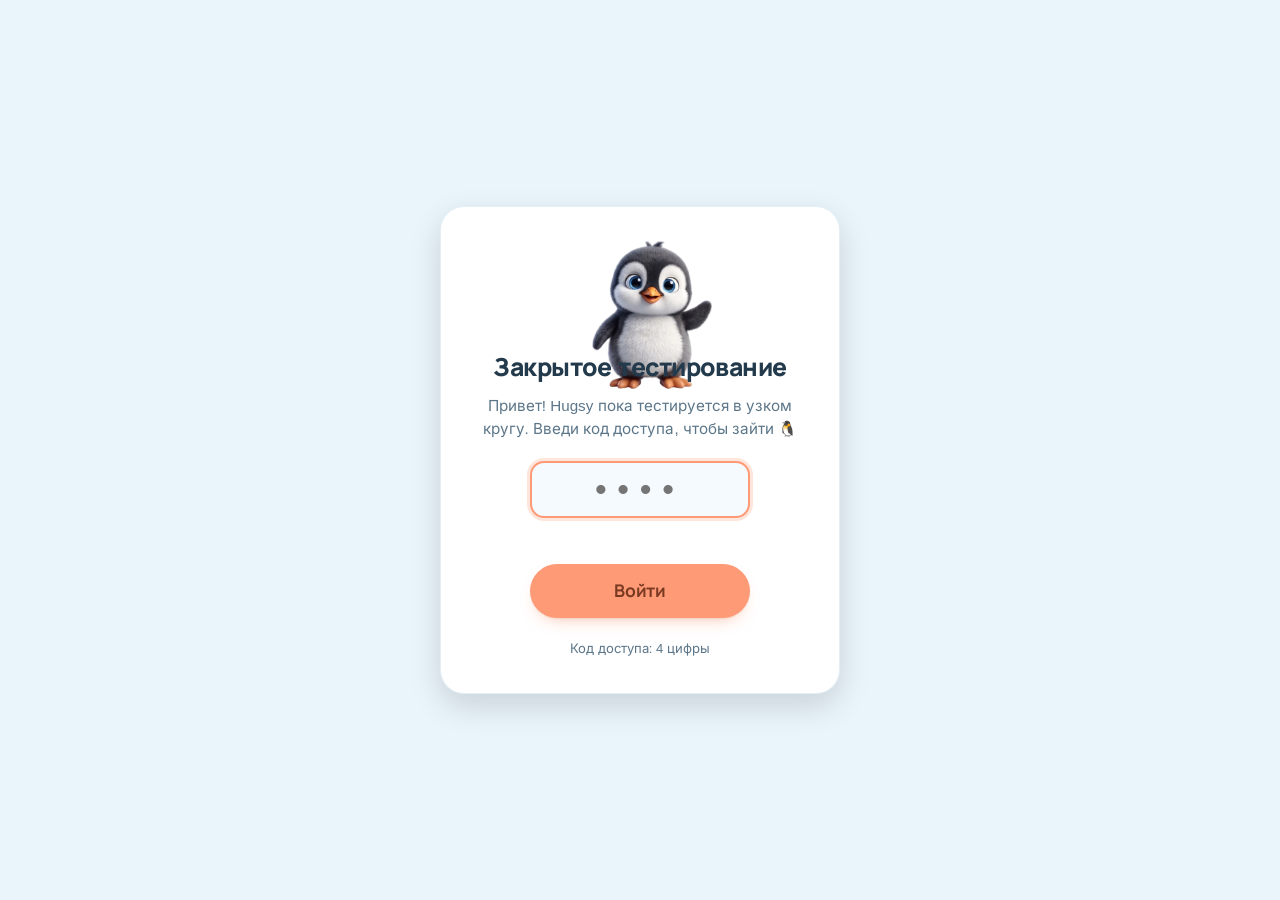
==== index.html @ 73f00431 "Initial commit" ====
<!DOCTYPE html>
<html lang="ru" data-theme="ice">
<head>
<meta charset="utf-8">
<meta name="viewport" content="width=device-width, initial-scale=1">
<title>Хагси — тёплая помощь себе</title>
<meta name="description" content="Понять, с чем тебе нужна помощь, и получить под это инструменты: дневник чувств, свои таблицы, рутина дня. Без регистрации, записи остаются только у тебя.">
<meta name="theme-color" content="#eaf4fb">
<link rel="manifest" href="manifest.webmanifest">
<link rel="apple-touch-icon" href="assets/img/apple-touch-icon.png">
<link rel="preload" href="assets/fonts/manrope-cyrillic.woff2" as="font" type="font/woff2" crossorigin>
<link rel="preload" href="assets/fonts/inter-cyrillic.woff2" as="font" type="font/woff2" crossorigin>
<link rel="stylesheet" href="assets/css/style.css">
<script src="data/icons.js" defer></script>
<script src="data/patterns.js" defer></script>
<script src="assets/js/app.js" defer></script>
</head>
<body>

<header class="top">
  <a class="brand" href="index.html">
    <img class="brand-mark" src="assets/img/mark.webp" width="96" height="118" alt="">
    Хагси
  </a>
  <nav class="nav" aria-label="Разделы">
    <a href="index.html" data-nav="main" aria-current="page"><span data-icon="home"></span><i>Главная</i></a>
    <a href="panic/index.html" data-nav="main"><span data-icon="buoy"></span><i>Аптечка</i></a>
    <a href="tracker.html" data-nav="main"><span data-icon="notebook"></span><i>Таблицы</i></a>
    <a href="routine.html" data-nav="main"><span data-icon="zap"></span><i>Рутина</i></a>
    <div class="nav-extra">
      <a href="quiz.html"><span data-icon="compass"></span><i>Анкета</i></a>
      <a href="resources.html"><span data-icon="users"></span><i>Помощь</i></a>
      <a href="close.html"><span data-icon="heart"></span><i>Близким</i></a>
      <a href="themes.html"><span data-icon="palette"></span><i>Темы</i></a>
    </div>
    <button type="button" class="nav-more" aria-expanded="false" aria-label="Ещё разделы"><span data-icon="grid"></span><i>Ещё</i></button>
  </nav>
</header>

<main class="wrap">

  <section class="hero">
    <img class="mascot hero-mascot" src="assets/img/penguin.webp" width="360" height="442"
         alt="Пингвинчик машет лапой" fetchpriority="high">
    <h1>Привет. Давай разберёмся не спеша</h1>
    <p class="lead">
      Здесь можно понять, с чем тебе сейчас нужна помощь, и взять под это рабочие инструменты.
      Без регистрации, без оценок и без диагнозов. Записи остаются только на твоём устройстве.
    </p>
    <div class="btn-row" style="justify-content:center">
      <a class="btn" href="quiz.html">Пройти анкету · 5 минут</a>
      <a class="btn ghost" href="tracker.html">Открыть дневник</a>
    </div>
  </section>

  <div class="note crisis">
    <p><strong>Если тяжело прямо сейчас</strong> — позвони: <strong>112</strong> (экстренные службы) или
      <strong>8 800 2000 122</strong> (бесплатно, круглосуточно, анонимно).
      <a href="resources.html#crisis">Другие контакты помощи</a>. Повод не нужно «заслуживать».</p>
  </div>

  <h2><span class="eyebrow">С чего начать</span>Что здесь есть</h2>
  <div class="grid">
    <a class="tile" href="quiz.html">
      <span class="ico" data-icon="compass" aria-hidden="true"></span>
      <strong>Анкета по шагам</strong>
      <span class="d">16 простых вопросов → направления, на которые стоит обратить внимание, и инструменты под каждое.</span>
    </a>
    <a class="tile" href="tracker.html">
      <span class="ico" data-icon="notebook" aria-hidden="true"></span>
      <strong>Дневник чувств и свои таблицы</strong>
      <span class="d">Та самая таблица, которую просят вести психологи. Плюс любые свои: сон, привычки, триггеры. Можно выгрузить и принести на сессию.</span>
    </a>
    <a class="tile" href="routine.html">
      <span class="ico" data-icon="zap" aria-hidden="true"></span>
      <strong>Рутина дня и таймер</strong>
      <span class="d">Для тех, кому тяжело начинать: дробление задачи до шага на две минуты, чеклист дня, таймер фокуса.</span>
    </a>
    <a class="tile" href="panic/index.html">
      <span class="ico" data-icon="buoy" aria-hidden="true"></span>
      <strong>Аптечка: паника и тревога</strong>
      <span class="d">Скорая помощь в острый момент: 26 способов по шагам. Холод, движение, слова, которые помогают.</span>
    </a>
    <a class="tile" href="close.html">
      <span class="ico" data-icon="heart" aria-hidden="true"></span>
      <strong>Близкому человека плохо</strong>
      <span class="d">Что говорить и чего не говорить, как помочь при панике, апатии, СДВГ и перегрузке — и как не сгореть самому.</span>
    </a>
    <a class="tile" href="resources.html">
      <span class="ico" data-icon="users" aria-hidden="true"></span>
      <strong>Куда обратиться</strong>
      <span class="d">Бесплатные линии, сервисы подбора психолога, организации по аутизму и СДВГ.</span>
    </a>
  </div>

  <hr class="sep">

  <h2><span class="eyebrow">Три шага</span>Как это работает</h2>
  <div class="card soft">
    <p><strong>1. Отвечаешь на вопросы.</strong> Никаких «правильных» ответов, просто про то, как есть сейчас.</p>
    <p><strong>2. Получаешь направления.</strong> Не диагноз — а 2–3 темы, с которых разумно начать, и что с ними делать.</p>
    <p><strong>3. Берёшь инструмент.</strong> Дневник, таблицу или рутину — и пользуешься столько, сколько нужно.</p>
    <p class="muted">Можно проходить анкету заново хоть каждую неделю: состояние меняется, и это нормально.</p>
  </div>

  <div class="grid">
    <div class="card">
      <h3><span data-icon="lock"></span>Данные никуда не уходят</h3>
      <p class="muted">Всё, что ты пишешь, сохраняется в памяти самого браузера на этом устройстве. У нас нет сервера,
        который бы это получал, нет аккаунтов и нет аналитики. Выгрузить копию можно в любой момент.</p>
    </div>
    <div class="card">
      <h3><span data-icon="palette"></span>Выбери, как будет выглядеть</h3>
      <p class="muted">Пять оформлений и 13 узоров на фон во вкладке «Темы»: Лёд, Какао, Сакура, Ночь и Тихий режим.
        Тихий режим убирает анимации и лишний декор: он для сенсорной чувствительности, мигрени и усталых глаз.</p>
    </div>
    <div class="card">
      <h3><span data-icon="signal"></span>Работает на плохом интернете</h3>
      <p class="muted">Страницы весят десятки килобайт, внешних запросов нет совсем. После первого открытия
        сайт работает и без сети.</p>
    </div>
  </div>

</main>

<footer class="foot">
  <p>«Хагси» — поддержка и инструменты, а не медицинская услуга. Здесь нет диагностики и лечения.
    При тяжёлом состоянии обратись к специалисту или по <a href="resources.html#crisis">контактам помощи</a>.</p>
  <p>Записи хранятся только в этом браузере, на этом устройстве.</p>
  <p class="copy">© 2026 Хагси. Проект сделан людьми, которые сами через это проходили. Это поддержка, а не медицинская услуга.</p>
</footer>

</body>
</html>
---- assets/css/style.css ----
/* Пингвинник — все стили. Цвета только через переменные: иначе ломаются темы. */

/* ---------- Шрифты ----------
   Лежат локально: ни одного запроса в интернет, работает офлайн.
   Manrope — заголовки, Inter — текст. Те же, что на «Аптечке», чтобы два сайта
   выглядели одной семьёй. Оба переменные: вес 400–800 из одного файла. */
@font-face {
  font-family: 'Manrope';
  font-style: normal;
  font-weight: 500 800;
  font-display: swap;
  src: url('../fonts/manrope-cyrillic.woff2') format('woff2');
  unicode-range: U+0301, U+0400-045F, U+0490-0491, U+04B0-04B1, U+2116;
}
@font-face {
  font-family: 'Manrope';
  font-style: normal;
  font-weight: 500 800;
  font-display: swap;
  src: url('../fonts/manrope-latin.woff2') format('woff2');
  unicode-range: U+0000-00FF, U+0131, U+0152-0153, U+02BB-02BC, U+02C6, U+02DA, U+02DC,
                 U+0304, U+0308, U+0329, U+2000-206F, U+20AC, U+2122, U+2191, U+2193,
                 U+2212, U+2215, U+FEFF, U+FFFD;
}
@font-face {
  font-family: 'Inter';
  font-style: normal;
  font-weight: 400 700;
  font-display: swap;
  src: url('../fonts/inter-cyrillic.woff2') format('woff2');
  unicode-range: U+0301, U+0400-045F, U+0490-0491, U+04B0-04B1, U+2116;
}
@font-face {
  font-family: 'Inter';
  font-style: normal;
  font-weight: 400 700;
  font-display: swap;
  src: url('../fonts/inter-latin.woff2') format('woff2');
  unicode-range: U+0000-00FF, U+0131, U+0152-0153, U+02BB-02BC, U+02C6, U+02DA, U+02DC,
                 U+0304, U+0308, U+0329, U+2000-206F, U+20AC, U+2122, U+2191, U+2193,
                 U+2212, U+2215, U+FEFF, U+FFFD;
}

/* ---------- Размеры, отступы, тени: одни на весь сайт ---------- */
:root {
  --font: 'Inter', -apple-system, BlinkMacSystemFont, 'Segoe UI', Roboto, sans-serif;
  --font-head: 'Manrope', var(--font);

  /* Шрифт тянется за шириной экрана — на телефоне мельче, на мониторе крупнее */
  --fs-body: clamp(16px, 15.3px + .22vw, 17.5px);
  --fs-h1: clamp(1.7rem, 1.3rem + 1.9vw, 2.55rem);
  --fs-h2: clamp(1.22rem, 1.08rem + .65vw, 1.55rem);
  --fs-h3: clamp(1rem, .96rem + .22vw, 1.14rem);
  --fs-sm: .92rem;
  --fs-xs: .82rem;

  --sp-1: 6px;
  --sp-2: 10px;
  --sp-3: 16px;
  --sp-4: 22px;
  --sp-5: 32px;
  --sp-6: 48px;

  --radius: 24px;
  --radius-sm: 14px;
  --radius-xs: 10px;

  --ring: 0 0 0 4px var(--accent-soft);
}

/* ---------- Тема по умолчанию: Лёд ---------- */
:root {
  --bg: #eaf4fb;
  --h-accent: #d4663f;
  --bg-deco: #d7ebf8;
  --card: #ffffff;
  --card-soft: #f4fafe;
  --text: #223a4b;
  --text-soft: #5c7689;
  --accent: #ff9a76;
  --accent-ink: #7a3a22;
  --accent-soft: #ffe6dc;
  --accent-2: #7fc7d9;
  --accent-2-soft: #dcf1f6;
  --line: #d9e8f2;
  --ok: #4aa88a;
  --ok-soft: #dff2ea;
  --warn: #c9603f;
  --warn-soft: #fbe4dc;

  --shadow: 0 1px 2px rgba(34, 58, 75, .04), 0 8px 24px -12px rgba(34, 58, 75, .18);
  --shadow-lift: 0 2px 4px rgba(34, 58, 75, .05), 0 18px 36px -16px rgba(34, 58, 75, .28);
  --speed: .18s;
  --deco: 1; /* 0 в тихом режиме — прячет декор */
}

/* ---------- Какао: классика, тёплая сепия ---------- */
[data-theme="cocoa"] {
  --h-accent: #a9622f;
  --shadow: 0 1px 2px rgba(67,53,42,.05), 0 8px 24px -12px rgba(67,53,42,.22);
  --shadow-lift: 0 2px 4px rgba(67,53,42,.06), 0 18px 36px -16px rgba(67,53,42,.3);
  --bg: #f6efe4;
  --bg-deco: #ecdfca;
  --card: #fffdf8;
  --card-soft: #faf4e9;
  --text: #43352a;
  --text-soft: #7b6755;
  --accent: #b5794a;
  --accent-ink: #4a2e18;
  --accent-soft: #f2e2d1;
  --accent-2: #8a9a6b;
  --accent-2-soft: #e8eddc;
  --line: #e4d6c2;
  --ok: #6f8f5e;
  --ok-soft: #e7eedd;
  --warn: #b35b3c;
  --warn-soft: #f6e0d6;
}

/* ---------- Сакура: аниме-пастель ---------- */
[data-theme="sakura"] {
  --h-accent: #e04a8a;
  --shadow: 0 1px 2px rgba(180,70,120,.05), 0 8px 26px -12px rgba(240,105,156,.35);
  --shadow-lift: 0 2px 4px rgba(180,70,120,.07), 0 18px 38px -16px rgba(240,105,156,.45);
  --bg: #fdeef5;
  --bg-deco: #fadbe8;
  --card: #ffffff;
  --card-soft: #fff5fa;
  --text: #4b2b3c;
  --text-soft: #8a6076;
  --accent: #f0699c;
  --accent-ink: #6d1f41;
  --accent-soft: #ffe0ec;
  --accent-2: #a98cf0;
  --accent-2-soft: #ece4fd;
  --line: #f6d8e5;
  --ok: #58ab96;
  --ok-soft: #ddf2ec;
  --warn: #d4557c;
  --warn-soft: #fde0e9;
}

/* ---------- Ночь ---------- */
[data-theme="night"] {
  --h-accent: #ffb59c;
  --shadow: 0 1px 2px rgba(0,0,0,.25), 0 10px 28px -12px rgba(0,0,0,.6);
  --shadow-lift: 0 2px 6px rgba(0,0,0,.3), 0 20px 40px -16px rgba(0,0,0,.7);
  --bg: #171d28;
  --bg-deco: #202a39;
  --card: #212c3b;
  --card-soft: #1b2431;
  --text: #e7eef7;
  --text-soft: #9db0c6;
  --accent: #ffa98a;
  --accent-ink: #2a1510;
  --accent-soft: #3a2a26;
  --accent-2: #7fc7d9;
  --accent-2-soft: #233640;
  --line: #2f3c4e;
  --ok: #6ec8a6;
  --ok-soft: #22382f;
  --warn: #f0937a;
  --warn-soft: #3b2823;
}

/* ---------- Тихий режим: низкая стимуляция (РАС, мигрень, сенсорная перегрузка) ---------- */
[data-theme="quiet"] {
  --bg: #f2f2f0;
  --bg-deco: #f2f2f0;
  --card: #ffffff;
  --card-soft: #f7f7f6;
  --text: #1f2421;
  --text-soft: #4d5551;
  --accent: #4a6b7c;
  --accent-ink: #ffffff;
  --accent-soft: #e6ecef;
  --accent-2: #6b7c6f;
  --accent-2-soft: #e8ebe8;
  --line: #d6d8d5;
  --ok: #3d6b55;
  --ok-soft: #e6ede9;
  --warn: #8c4a33;
  --warn-soft: #f0e4df;
  --radius: 10px;
  --radius-sm: 8px;
  --radius-xs: 6px;
  --shadow: none;
  --shadow-lift: none;
  --ring: 0 0 0 3px var(--accent-soft);
  --speed: 0s;
  --deco: 0;
}

* { box-sizing: border-box; }

html { -webkit-text-size-adjust: 100%; }

html { background: var(--bg); }

body {
  margin: 0;
  font-family: var(--font);
  background: transparent;
  color: var(--text);
  font-size: var(--fs-body);
  line-height: 1.6;
  min-height: 100vh;
  -webkit-font-smoothing: antialiased;
  -moz-osx-font-smoothing: grayscale;
  font-feature-settings: 'ss01', 'cv05';
}

/* Мягкий декоративный фон — в тихом режиме выключается */
body::before {
  content: "";
  position: fixed;
  inset: 0;
  z-index: -2;
  opacity: var(--deco);
  background:
    radial-gradient(60vw 40vw at 85% -10%, var(--bg-deco), transparent 70%),
    radial-gradient(50vw 40vw at -10% 100%, var(--bg-deco), transparent 70%);
  pointer-events: none;
}

/* Слой обоев: лежит под контентом, поверх — «вуаль» цвета фона для читаемости */
#wall { position: fixed; inset: 0; z-index: -1; pointer-events: none; }
#wall .veil { position: absolute; inset: 0; background: var(--bg); transition: opacity var(--speed); }
[data-wall="1"] body::before { display: none; }
/* Под обоями карточки делаем чуть плотнее, иначе текст тонет в узоре */
[data-wall="1"] .card, [data-wall="1"] .tile, [data-wall="1"] .task { backdrop-filter: blur(2px); }

h1, h2, h3 {
  font-family: var(--font-head);
  line-height: 1.18;
  margin: 0 0 .5em;
  font-weight: 800;
  letter-spacing: -.022em;
  text-wrap: balance;
}
h1 { font-size: var(--fs-h1); letter-spacing: -.03em; }
h2 { font-size: var(--fs-h2); }
h3 { font-size: var(--fs-h3); font-weight: 700; letter-spacing: -.015em; }
p { margin: 0 0 1em; max-width: 68ch; }
a {
  color: var(--accent-ink);
  text-decoration-thickness: 1.5px;
  text-decoration-color: color-mix(in srgb, var(--accent) 60%, transparent);
  text-underline-offset: 3px;
  transition: text-decoration-color var(--speed);
}
a:hover { text-decoration-color: var(--accent); }

/* Надпись-рубрика над заголовком: даёт воздух и структуру */
.eyebrow {
  display: block;
  font-size: var(--fs-xs);
  font-weight: 700;
  letter-spacing: .09em;
  text-transform: uppercase;
  color: var(--accent-ink);
  opacity: .72;
  margin-bottom: 6px;
}

:focus-visible {
  outline: 3px solid var(--accent-2);
  outline-offset: 2px;
  border-radius: 4px;
}

.wrap { max-width: 880px; margin: 0 auto; padding: 0 20px 72px; }
.wrap > h1 { margin-bottom: .3em; }
.wrap > h2 { margin-top: var(--sp-5); }

/* ---------- Шапка ---------- */
.top {
  display: flex;
  align-items: center;
  gap: 10px;
  max-width: 860px;
  margin: 0 auto;
  padding: 14px 16px;
  flex-wrap: wrap;
}
.brand {
  display: flex;
  align-items: center;
  gap: 10px;
  font-family: var(--font-head);
  font-weight: 800;
  letter-spacing: -.02em;
  text-decoration: none;
  color: var(--text);
  margin-right: auto;
  font-size: 1.12rem;
}
.brand svg { width: 36px; height: 36px; flex: none; }
.brand-mark { width: 34px; height: auto; flex: none; }

.nav { display: flex; gap: 4px; flex-wrap: wrap; }
.nav a {
  display: block;
  padding: 9px 13px;
  min-height: 44px;
  display: flex;
  align-items: center;
  border-radius: 999px;
  text-decoration: none;
  color: var(--text-soft);
  font-size: .94rem;
  transition: background var(--speed), color var(--speed);
}
.nav a:hover { background: var(--card); color: var(--text); }
.nav a[aria-current="page"] {
  background: var(--accent-soft);
  color: var(--accent-ink);
  font-weight: 700;
}

/* Превью тем на странице «Темы» */
.t-ice    { background: linear-gradient(135deg, #eaf4fb 50%, #ff9a76 50%); }
.t-cocoa  { background: linear-gradient(135deg, #f6efe4 50%, #b5794a 50%); }
.t-sakura { background: linear-gradient(135deg, #fdeef5 50%, #f0699c 50%); }
.t-night  { background: linear-gradient(135deg, #2b3647 50%, #ffa98a 50%); }
.t-quiet  { background: linear-gradient(135deg, #f2f2f0 50%, #4a6b7c 50%); }

/* ---------- Иконки ----------
   Размер в em, поэтому иконка сама подстраивается под текст рядом. */
.i {
  width: 1.15em;
  height: 1.15em;
  flex: none;
  vertical-align: -.19em;
}
h1 .i, h2 .i, h3 .i { color: var(--accent); margin-right: .34em; }
.btn .i { width: 1.1em; height: 1.1em; vertical-align: -.16em; }
[data-icon] { display: inline-flex; }

/* ---------- Карточки ---------- */
.card {
  background: var(--card);
  border: 1px solid color-mix(in srgb, var(--line) 70%, transparent);
  border-radius: var(--radius);
  padding: var(--sp-4);
  box-shadow: var(--shadow);
  margin-bottom: var(--sp-3);
}
.card h2:first-child, .card h3:first-child { margin-top: 0; }
.card.soft { background: var(--card-soft); }
.card > :last-child { margin-bottom: 0; }

.grid { display: grid; gap: var(--sp-3); grid-template-columns: repeat(auto-fit, minmax(234px, 1fr)); }

/* Плитка-ссылка */
.tile {
  display: block;
  background: var(--card);
  border: 1px solid color-mix(in srgb, var(--line) 70%, transparent);
  border-radius: var(--radius);
  padding: var(--sp-4);
  text-decoration: none;
  color: var(--text);
  box-shadow: var(--shadow);
  transition: transform var(--speed), box-shadow var(--speed), border-color var(--speed);
}
.tile:hover {
  transform: translateY(-4px);
  border-color: color-mix(in srgb, var(--accent) 55%, transparent);
  box-shadow: var(--shadow-lift);
}
/* Иконка в кружке акцентного цвета — читается как «кнопка», а не как значок в тексте */
.tile .ico {
  display: flex;
  align-items: center;
  justify-content: center;
  width: 48px;
  height: 48px;
  border-radius: 16px;
  background: var(--accent-soft);
  color: var(--accent-ink);
  margin-bottom: var(--sp-2);
}
.tile .ico .i { width: 25px; height: 25px; vertical-align: 0; }
.tile strong {
  display: block;
  margin-bottom: 5px;
  font-family: var(--font-head);
  font-weight: 700;
  font-size: 1.08rem;
  letter-spacing: -.015em;
}
.tile span.d { color: var(--text-soft); font-size: var(--fs-sm); line-height: 1.5; }

/* ---------- Кнопки ---------- */
.btn {
  display: inline-flex;
  align-items: center;
  justify-content: center;
  gap: 8px;
  min-height: 48px;
  padding: 12px 22px;
  border-radius: 999px;
  border: 1px solid transparent;
  background: var(--accent);
  color: var(--accent-ink);
  font: inherit;
  font-family: var(--font-head);
  font-weight: 700;
  letter-spacing: -.01em;
  cursor: pointer;
  text-decoration: none;
  box-shadow: 0 1px 2px rgba(0, 0, 0, .06), 0 8px 18px -10px color-mix(in srgb, var(--accent) 80%, transparent);
  transition: transform var(--speed), filter var(--speed), box-shadow var(--speed);
}
.btn:hover {
  filter: brightness(1.04);
  transform: translateY(-2px);
  box-shadow: 0 2px 4px rgba(0, 0, 0, .07), 0 14px 26px -12px color-mix(in srgb, var(--accent) 90%, transparent);
}
.btn:active { transform: translateY(0); }
.btn.ghost {
  background: var(--card);
  border-color: var(--line);
  color: var(--text);
  box-shadow: none;
}
.btn.ghost:hover { background: var(--card-soft); border-color: var(--accent-2); box-shadow: none; }
.btn.quiet { background: var(--accent-2-soft); color: var(--text); }
.btn.sm { min-height: 40px; padding: 8px 15px; font-size: .9rem; }
.btn.ico-only { padding: 7px 10px; }
.btn.danger { background: var(--warn-soft); color: var(--warn); }
.btn[disabled] { opacity: .5; cursor: not-allowed; transform: none; }
.btn-row { display: flex; gap: var(--sp-2); flex-wrap: wrap; align-items: center; }

/* ---------- Поля ---------- */
label.f { display: block; margin-bottom: 12px; }
label.f > span {
  display: block;
  font-size: var(--fs-sm);
  font-weight: 600;
  color: var(--text-soft);
  margin-bottom: 6px;
}
input[type="text"], input[type="time"], input[type="number"], input[type="date"], textarea, select {
  width: 100%;
  font: inherit;
  color: var(--text);
  background: var(--card-soft);
  border: 1.5px solid var(--line);
  border-radius: var(--radius-sm);
  padding: 12px 14px;
  min-height: 48px;
  transition: border-color var(--speed), box-shadow var(--speed);
}
textarea { min-height: 96px; resize: vertical; line-height: 1.55; }
input:focus, textarea:focus, select:focus {
  outline: none;
  border-color: var(--accent);
  box-shadow: var(--ring);
}

/* Ползунок: крупная ручка, чтобы попадать пальцем */
input[type="range"] {
  width: 100%;
  height: 44px;
  background: transparent;
  -webkit-appearance: none;
  appearance: none;
  cursor: pointer;
}
input[type="range"]::-webkit-slider-runnable-track {
  height: 10px; border-radius: 999px; background: var(--line);
}
input[type="range"]::-webkit-slider-thumb {
  -webkit-appearance: none;
  width: 30px; height: 30px; margin-top: -10px;
  border-radius: 50%;
  background: var(--accent);
  border: 3px solid var(--card);
  box-shadow: 0 2px 6px rgba(0, 0, 0, .18);
}
input[type="range"]::-moz-range-track {
  height: 10px; border-radius: 999px; background: var(--line);
}
input[type="range"]::-moz-range-thumb {
  width: 30px; height: 30px;
  border-radius: 50%;
  background: var(--accent);
  border: 3px solid var(--card);
  box-shadow: 0 2px 6px rgba(0, 0, 0, .18);
}

/* ---------- Счётчик с круглыми кнопками вместо поля со стрелочками ---------- */
.stepper { display: flex; align-items: center; gap: 12px; }
.sbtn {
  width: 52px; height: 52px;
  flex: none;
  border-radius: 50%;
  border: 1px solid var(--line);
  background: var(--card);
  color: var(--text);
  display: flex;
  align-items: center;
  justify-content: center;
  cursor: pointer;
  transition: background var(--speed), border-color var(--speed), transform var(--speed);
}
.sbtn .i { width: 22px; height: 22px; vertical-align: 0; }
.sbtn:hover { background: var(--accent-soft); border-color: var(--accent); }
.sbtn:active { transform: scale(.93); }
.sbtn[disabled] { opacity: .35; cursor: not-allowed; }
.sval {
  min-width: 3.4ch;
  text-align: center;
  font-family: var(--font-head);
  font-size: 1.7rem;
  font-weight: 800;
  letter-spacing: -.02em;
  font-variant-numeric: tabular-nums;
}
.sunit { color: var(--text-soft); font-size: .92rem; }
.stepper .mid {
  flex: 1;
  display: flex;
  align-items: baseline;
  justify-content: center;
  gap: 7px;
}

/* Готовые значения одним нажатием */
.presets { display: flex; gap: 7px; flex-wrap: wrap; margin-top: 12px; }
.presets button {
  min-height: 42px;
  padding: 7px 16px;
  border-radius: 999px;
  border: 1px solid var(--line);
  background: var(--card);
  color: var(--text-soft);
  font: inherit;
  cursor: pointer;
  transition: background var(--speed), border-color var(--speed);
}
.presets button:hover { border-color: var(--accent-2); }
.presets button[aria-pressed="true"] {
  background: var(--accent-soft);
  border-color: var(--accent);
  color: var(--accent-ink);
  font-weight: 600;
}

/* ---------- Недельная лента дней ---------- */
.week { display: flex; gap: 6px; }
.wday { flex: 1 1 0; min-width: 0; text-align: center; }
.wlabel { display: block; font-size: .74rem; color: var(--text-soft); margin-bottom: 5px; }
.wday.today .wlabel { color: var(--text); font-weight: 700; }
.wdot {
  display: flex;
  align-items: center;
  justify-content: center;
  width: 100%;
  max-width: 44px;
  margin: 0 auto;
  aspect-ratio: 1;
  border-radius: 50%;
  border: 1.5px solid var(--line);
  background: var(--card-soft);
  color: var(--text-soft);
  font-size: .86rem;
  font-variant-numeric: tabular-nums;
}
.wdot.on { background: var(--accent); border-color: var(--accent); color: var(--accent-ink); }
.wdot.on .i { width: 17px; height: 17px; vertical-align: 0; }
.wdot.ring { box-shadow: 0 0 0 3px var(--accent-soft); }
.wdot.future { opacity: .45; }

/* ---------- Быстрая отметка настроения ---------- */
/* Ограничиваем ширину: на большом экране пять кнопок во всю строку выглядят растянуто */
.moods { display: flex; gap: 8px; max-width: 520px; }
.mood {
  flex: 1 1 0;
  min-width: 0;
  min-height: 82px;
  padding: 11px 3px 9px;
  border: 1px solid var(--line);
  border-radius: 16px;
  background: var(--card);
  color: var(--text-soft);
  font: inherit;
  font-size: .72rem;
  line-height: 1.15;
  text-align: center;
  cursor: pointer;
  display: flex;
  flex-direction: column;
  align-items: center;
  justify-content: center;
  gap: 6px;
  transition: background var(--speed), border-color var(--speed), transform var(--speed);
}
.mood .i { width: 32px; height: 32px; vertical-align: 0; }
.mood:hover { border-color: var(--accent-2); transform: translateY(-2px); }
.mood[aria-pressed="true"] {
  background: var(--accent-soft);
  border-color: var(--accent);
  color: var(--accent-ink);
  font-weight: 600;
}

.chips { display: flex; flex-wrap: wrap; gap: 7px; }
.chip {
  min-height: 42px;
  padding: 7px 15px;
  border-radius: 999px;
  border: 1px solid var(--line);
  background: var(--card);
  color: var(--text-soft);
  font: inherit;
  cursor: pointer;
  transition: background var(--speed), border-color var(--speed);
}
.chip:hover { border-color: var(--accent-2); }
.chip[aria-pressed="true"] {
  background: var(--accent-2-soft);
  border-color: var(--accent-2);
  color: var(--text);
  font-weight: 600;
}

@media (max-width: 400px) {
  .moods { gap: 5px; }
  .mood { font-size: .64rem; padding: 10px 2px 8px; }
  .mood .i { width: 28px; height: 28px; }
}

/* ---------- Чипы-варианты (анкета) ---------- */
.opts { display: flex; flex-direction: column; gap: 9px; }
.opt {
  display: flex;
  align-items: center;
  gap: 12px;
  padding: 14px 18px;
  border: 1.5px solid var(--line);
  border-radius: var(--radius-sm);
  background: var(--card-soft);
  cursor: pointer;
  min-height: 52px;
  transition: border-color var(--speed), background var(--speed), transform var(--speed);
}
.opt:hover { border-color: var(--accent-2); transform: translateX(2px); }
.opt input { width: 21px; height: 21px; flex: none; accent-color: var(--accent); margin: 0; }
.opt.on {
  background: var(--accent-soft);
  border-color: var(--accent);
  font-weight: 600;
}

/* Прогресс */
.bar { height: 9px; background: var(--line); border-radius: 999px; overflow: hidden; margin-bottom: 14px; }
.bar > i {
  display: block;
  height: 100%;
  border-radius: 999px;
  background: linear-gradient(90deg, var(--accent-2), var(--accent));
  transition: width .35s cubic-bezier(.4, 0, .2, 1);
}

/* ---------- Плашки ---------- */
.note {
  border-left: 4px solid var(--accent-2);
  background: var(--accent-2-soft);
  padding: 15px 18px;
  border-radius: var(--radius-sm);
  font-size: var(--fs-sm);
  line-height: 1.55;
  margin-bottom: var(--sp-3);
}
.note.crisis { border-color: var(--warn); background: var(--warn-soft); }
.note.ok { border-color: var(--ok); background: var(--ok-soft); }
.note p:last-child { margin-bottom: 0; }

.pill {
  display: inline-block;
  padding: 4px 12px;
  border-radius: 999px;
  background: var(--accent-2-soft);
  color: var(--text-soft);
  font-size: var(--fs-xs);
  font-weight: 600;
  margin: 0 4px 4px 0;
}
.pill.hot { background: var(--accent-soft); color: var(--accent-ink); font-weight: 600; }

/* ---------- Маскот ---------- */
.hero { text-align: center; padding: var(--sp-3) 0 var(--sp-2); position: relative; }
/* Мягкое свечение за маскотом: даёт глубину, но не шумит */
.hero::before {
  content: "";
  position: absolute;
  top: -10px;
  left: 50%;
  width: 300px;
  height: 300px;
  transform: translateX(-50%);
  border-radius: 50%;
  background: radial-gradient(circle, var(--accent-soft), transparent 68%);
  opacity: var(--deco);
  z-index: -1;
  pointer-events: none;
}
/* Заголовок с мягким переходом цвета — в тихом режиме отключается */
.hero h1 {
  background: linear-gradient(118deg, var(--text) 18%, var(--h-accent, var(--accent-ink)) 95%);
  -webkit-background-clip: text;
  background-clip: text;
  color: transparent;
}
[data-theme="quiet"] .hero h1 { background: none; color: var(--text); }
.hero .peng { filter: drop-shadow(0 14px 26px rgba(0, 0, 0, .13)); }
[data-theme="quiet"] .hero .peng { filter: none; }

/* Маскоты — готовые картинки. Размер задаётся в месте использования. */
.mascot { display: block; height: auto; margin: 0 auto; }
.hero-mascot {
  width: clamp(150px, 42vw, 196px) !important;
  margin-bottom: 4px;
  filter: drop-shadow(0 16px 28px rgba(0, 0, 0, .16));
}
[data-theme="quiet"] .hero-mascot { filter: none; }
.empty .mascot { margin-bottom: 10px; opacity: .95; }
.hero .peng { width: 168px; height: 168px; margin: 0 auto 2px; display: block; }
.hero h1 { margin-bottom: .35em; }
.hero p.lead {
  font-size: clamp(1rem, .95rem + .35vw, 1.16rem);
  color: var(--text-soft);
  max-width: 34em;
  margin: 0 auto var(--sp-4);
  line-height: 1.55;
}
.peng-wave { animation: wave 4s ease-in-out infinite; transform-origin: 60% 70%; }
@keyframes wave { 0%,100% { transform: rotate(0) } 50% { transform: rotate(-7deg) } }
[data-theme="quiet"] .peng-wave { animation: none; }

/* ---------- Таблицы ---------- */
.tbl-wrap { overflow-x: auto; margin: 0 -4px 14px; padding: 0 4px; }
table.data { width: 100%; border-collapse: collapse; font-size: .93rem; min-width: 520px; }
table.data th, table.data td {
  text-align: left;
  padding: 10px 12px;
  border-bottom: 1px solid var(--line);
  vertical-align: top;
}
table.data th {
  color: var(--text-soft);
  font-size: .76rem;
  text-transform: uppercase;
  letter-spacing: .07em;
  font-weight: 700;
  padding-bottom: 8px;
}
table.data tr:last-child td { border-bottom: 0; }
table.data td.act { width: 1%; white-space: nowrap; }

/* Длинный текст в ячейке: четыре строки, дальше «…» по клику разворачивается */
.clamp {
  display: -webkit-box;
  -webkit-box-orient: vertical;
  -webkit-line-clamp: 4;
  line-clamp: 4;
  overflow: hidden;
}
.clamp.open { display: block; -webkit-line-clamp: unset; line-clamp: unset; }
.more {
  background: none;
  border: 0;
  padding: 2px 6px 2px 0;
  margin-top: 2px;
  font: inherit;
  font-weight: 700;
  letter-spacing: .1em;
  color: var(--accent-ink);
  cursor: pointer;
}
.more:hover { text-decoration: underline; }

.tabs { display: flex; gap: 6px; flex-wrap: wrap; margin-bottom: 14px; }
.tabs button {
  font: inherit;
  display: inline-flex;
  align-items: center;
  gap: 7px;
  min-height: 44px;
  padding: 8px 17px;
  border-radius: 999px;
  border: 1px solid color-mix(in srgb, var(--line) 70%, transparent);
  background: var(--card);
  color: var(--text-soft);
  cursor: pointer;
  transition: border-color var(--speed), background var(--speed), color var(--speed);
}
.tabs button:hover { border-color: var(--accent-2); color: var(--text); }
.tabs button[aria-selected="true"] {
  background: var(--accent-soft);
  border-color: var(--accent);
  color: var(--accent-ink);
  font-weight: 700;
}

/* ---------- Чеклист рутины ---------- */
.task {
  display: flex;
  align-items: flex-start;
  gap: 13px;
  padding: 15px 17px;
  background: var(--card);
  border: 1.5px solid color-mix(in srgb, var(--line) 70%, transparent);
  border-radius: var(--radius-sm);
  margin-bottom: 10px;
  transition: border-color var(--speed), background var(--speed);
}
.task:hover { border-color: var(--accent-2); }
.task.done { background: var(--ok-soft); border-color: var(--ok); }
.task.done .ttl { text-decoration: line-through; color: var(--text-soft); }
.task input[type="checkbox"] { width: 24px; height: 24px; flex: none; accent-color: var(--ok); margin-top: 2px; }
.task .body { flex: 1; min-width: 0; }
.task .ttl { font-weight: 600; }
.task .meta { font-size: .86rem; color: var(--text-soft); }
.task .steps { margin: 7px 0 0; padding-left: 20px; font-size: .9rem; color: var(--text-soft); }

/* Таймер */
.timer { text-align: center; }
.timer .clock {
  font-family: var(--font-head);
  font-size: clamp(3.2rem, 2.6rem + 2.6vw, 4.6rem);
  font-weight: 800;
  font-variant-numeric: tabular-nums;
  letter-spacing: -.04em;
  line-height: 1.05;
  margin-bottom: 6px;
}
.timer .state { color: var(--text-soft); margin-bottom: 14px; }

/* Пустое состояние */
.empty { text-align: center; color: var(--text-soft); padding: 22px 10px; }
.empty .peng { width: 92px; height: 92px; margin: 0 auto 10px; display: block; opacity: .9; }

.muted { color: var(--text-soft); font-size: .92rem; }
.center { text-align: center; }
hr.sep {
  border: 0;
  border-top: 1px solid color-mix(in srgb, var(--line) 60%, transparent);
  margin: var(--sp-5) 0;
}

footer.foot {
  max-width: 880px;
  margin: 0 auto;
  padding: var(--sp-5) 20px var(--sp-6);
  color: var(--text-soft);
  font-size: var(--fs-sm);
  line-height: 1.55;
  border-top: 1px solid color-mix(in srgb, var(--line) 60%, transparent);
}

/* Всплывающая похвала */
.toast {
  position: fixed;
  left: 50%;
  bottom: 28px;
  transform: translateX(-50%);
  display: flex;
  align-items: center;
  background: var(--card);
  border: 1.5px solid var(--ok);
  color: var(--text);
  padding: 13px 22px;
  border-radius: 999px;
  box-shadow: var(--shadow-lift);
  z-index: 50;
  font-weight: 600;
  animation: pop .32s cubic-bezier(.2, .8, .3, 1);
}
@keyframes pop { from { opacity: 0; transform: translate(-50%, 14px) } }

/* Иконки в меню нужны только на телефоне, на большом экране хватает текста */
@media (min-width: 681px) {
  .nav [data-icon] { display: none; }
}

/* На своей же странице пункт меню не нужен — он только мешает.
   Это правило только для большого экрана: в нижней панели телефона активная
   вкладка должна оставаться на месте, иначе меню прыгает. */
@media (min-width: 681px) {
  .nav a[aria-current="page"] { display: none; }
}

/* Кнопка «Ещё» нужна только на телефоне; на большом экране все пункты в строке */
.nav-more { display: none; }
.nav-extra { display: contents; }

/* ---------- Планшет и узкий десктоп ---------- */
@media (max-width: 980px) {
  .wrap, .top, footer.foot { max-width: 100%; }
  .nav a { padding: 9px 9px; font-size: .9rem; }
}

/* ---------- Телефон: меню переезжает вниз, под большой палец ---------- */
@media (max-width: 680px) {
  body { font-size: 16px; padding-bottom: calc(74px + env(safe-area-inset-bottom)); }
  h1 { font-size: 1.5rem; }
  h2 { font-size: 1.18rem; }
  .card { padding: 16px; }
  .wrap { padding-bottom: 24px; }
  .top { padding: 12px 16px; }

  .nav {
    position: fixed;
    left: 0; right: 0; bottom: 0;
    z-index: 40;
    gap: 2px;
    padding: 6px 4px calc(6px + env(safe-area-inset-bottom));
    background: var(--card);
    border-top: 1px solid var(--line);
    box-shadow: 0 -2px 16px rgba(0, 0, 0, .06);
  }
  .nav a, .nav-more {
    flex: 1 1 0;
    min-width: 0;
    display: flex;
    flex-direction: column;
    align-items: center;
    justify-content: center;
    gap: 3px;
    min-height: 58px;
    padding: 6px 2px;
    border: 0;
    border-radius: 14px;
    background: none;
    font: inherit;
    font-size: .68rem;
    line-height: 1.1;
    text-align: center;
    color: var(--text-soft);
    cursor: pointer;
  }
  /* Второстепенные разделы прячем за «Ещё»: восемь иконок в ряд не помещаются.
     Панель выезжает НАД нижним меню. */
  .nav-extra {
    display: none;
    position: absolute;
    left: 0; right: 0; bottom: 100%;
    padding: 8px 4px;
    background: var(--card);
    border-top: 1px solid var(--line);
    border-bottom: 1px solid var(--line);
    box-shadow: 0 -10px 30px rgba(0, 0, 0, .1);
  }
  .nav.open .nav-extra { display: flex; gap: 2px; }
  .nav.open .nav-extra a { display: flex; }
  .nav-more { display: flex; }
  .nav-more[aria-expanded="true"] { background: var(--accent-soft); color: var(--accent-ink); }
  .nav a .i { width: 23px; height: 23px; vertical-align: 0; }
  .nav a i, .nav-more i { font-style: normal; }

  /* Главные кнопки на всю ширину — так в них проще попасть */
  .hero .btn-row { flex-direction: column; }
  .hero .btn-row .btn { width: 100%; }
  .toast { bottom: calc(86px + env(safe-area-inset-bottom)); width: calc(100% - 32px); justify-content: center; }
  .grid { grid-template-columns: 1fr; }
}

/* Совсем узкие экраны */
@media (max-width: 360px) {
  .nav a { font-size: .62rem; }
  .sbtn { width: 46px; height: 46px; }
}

@media (prefers-reduced-motion: reduce) {
  *, *::before, *::after { animation-duration: .001s !important; transition-duration: .001s !important; }
}

@media print {
  .top, .nav, .themes, .btn, footer.foot, .note { display: none !important; }
  body::before { display: none; }
  body { background: #fff; color: #000; font-size: 12pt; }
  .card { box-shadow: none; border: 1px solid #999; break-inside: avoid; }
  table.data { min-width: 0; font-size: 10pt; }
}

/* ---------- Цвета маскота (должны идти после определений тем) ---------- */
:root                   { --peng: #2f4256; --peng-belly: #ffffff; --peng-cheek: #ffc9b4; }
[data-theme="cocoa"]    { --peng: #4a382a; --peng-belly: #fffdf8; --peng-cheek: #e3b58f; }
[data-theme="sakura"]   { --peng: #5a3d52; --peng-belly: #ffffff; --peng-cheek: #ffb3cd; }
[data-theme="night"]    { --peng: #0e151f; --peng-belly: #e7eef7; --peng-cheek: #6b4a44; }
[data-theme="quiet"]    { --peng: #3a4247; --peng-belly: #ffffff; --peng-cheek: #d9ded9; }

/* ---------- Страница «Темы» ---------- */
.swatches { display: grid; gap: 12px; grid-template-columns: repeat(auto-fill, minmax(132px, 1fr)); }
.swatch {
  border: 2px solid var(--line);
  border-radius: var(--radius-sm);
  background: var(--card);
  padding: 0;
  cursor: pointer;
  overflow: hidden;
  font: inherit;
  color: var(--text);
  text-align: center;
  transition: border-color var(--speed), transform var(--speed);
}
.swatch:hover { transform: translateY(-2px); border-color: var(--accent-2); }
.swatch[aria-pressed="true"] { border-color: var(--accent); box-shadow: 0 0 0 3px var(--accent-soft); }
.swatch .pv { height: 74px; display: block; background-color: var(--card-soft); background-repeat: repeat; }
.swatch .nm { display: block; padding: 8px 6px; font-size: .88rem; }

.theme-card { position: relative; }
.theme-card .pv { height: 74px; display: flex; align-items: center; justify-content: center; gap: 6px; }
.theme-card .pv i { width: 18px; height: 18px; border-radius: 50%; display: block; border: 1px solid rgba(0,0,0,.08); }

.preview-img { max-width: 100%; border-radius: var(--radius-sm); border: 1px solid var(--line); display: block; margin-bottom: 12px; }

/* ---------- Заглушка закрытого доступа (PIN-код) ---------- */
html.pin-locked body > *:not(#pin-gate):not(#wall) {
  display: none !important;
}

.pin-gate {
  position: fixed;
  inset: 0;
  z-index: 99999;
  background: var(--bg);
  display: flex;
  align-items: center;
  justify-content: center;
  padding: 20px;
  backdrop-filter: blur(8px);
  animation: pinFadeIn .25s ease-out;
}

.pin-card {
  max-width: 400px;
  width: 100%;
  text-align: center;
  padding: 34px 26px;
  box-shadow: 0 12px 32px rgba(0, 0, 0, .14);
  margin: 0 auto;
}

.pin-peng {
  width: 96px;
  height: 96px;
  margin: 0 auto 16px;
}

.pin-desc {
  color: var(--text-soft);
  font-size: .95rem;
  margin-bottom: 20px;
  line-height: 1.5;
}

.pin-input-wrap {
  display: flex;
  justify-content: center;
  margin-bottom: 10px;
}

.pin-input {
  font-size: 2rem !important;
  letter-spacing: .35em;
  text-align: center;
  padding: 8px 12px !important;
  max-width: 220px;
  width: 100%;
  border-radius: var(--radius-sm);
  background: var(--card-soft);
  border: 2px solid var(--line);
  color: var(--text);
  font-weight: 700;
  transition: border-color var(--speed), box-shadow var(--speed);
}

.pin-input:focus {
  border-color: var(--accent);
  box-shadow: 0 0 0 3px var(--accent-soft);
  outline: none;
}

.pin-submit {
  width: 100%;
  max-width: 220px;
  margin: 0 auto;
}

.pin-error {
  min-height: 24px;
  font-size: .88rem;
  color: var(--warn);
  margin-bottom: 12px;
  font-weight: 500;
}

.pin-hint {
  font-size: .82rem;
  margin: 20px 0 0;
  color: var(--text-soft);
}

@keyframes pinShake {
  0%, 100% { transform: translateX(0); }
  20%, 60% { transform: translateX(-6px); }
  40%, 80% { transform: translateX(6px); }
}

.pin-shake {
  animation: pinShake .35s ease-in-out;
}

@keyframes pinFadeIn {
  from { opacity: 0; transform: scale(.97); }
  to { opacity: 1; transform: scale(1); }
}

/* ---------- Раздел «Аптечка» (/panic/) ---------- */
.sos {
  display: block;
  width: 100%;
  text-align: center;
  padding: 22px 20px;
  border-radius: var(--radius);
  border: 1px solid transparent;
  background: linear-gradient(135deg, var(--accent), var(--accent-2));
  color: var(--accent-ink);
  text-decoration: none;
  box-shadow: var(--shadow-lift);
  margin-bottom: var(--sp-4);
  transition: transform var(--speed);
}
.sos:hover { transform: translateY(-3px); }
.sos b {
  display: block;
  font-family: var(--font-head);
  font-size: clamp(1.25rem, 1.1rem + .7vw, 1.6rem);
  font-weight: 800;
  letter-spacing: -.02em;
}
.sos span { font-size: var(--fs-sm); opacity: .85; }
[data-theme="quiet"] .sos { background: var(--accent); }

/* Карточка упражнения в списке */
.ex-list { display: grid; gap: 10px; }
.ex-row {
  display: flex;
  align-items: center;
  gap: 14px;
  padding: 14px 16px;
  border-radius: var(--radius-sm);
  border: 1px solid color-mix(in srgb, var(--line) 70%, transparent);
  background: var(--card);
  text-decoration: none;
  color: var(--text);
  transition: border-color var(--speed), transform var(--speed);
}
.ex-row:hover { border-color: var(--accent); transform: translateX(3px); }
.ex-row .ic {
  width: 42px; height: 42px; flex: none;
  display: flex; align-items: center; justify-content: center;
  border-radius: 13px;
  background: var(--accent-2-soft);
  color: var(--text);
}
.ex-row .ic .i { width: 22px; height: 22px; vertical-align: 0; }
.ex-row .tx { flex: 1; min-width: 0; }
.ex-row .tx b { display: block; font-family: var(--font-head); font-weight: 700; }
.ex-row .tx span { color: var(--text-soft); font-size: var(--fs-sm); }

/* Шаги упражнения */
.ex-steps { list-style: none; padding: 0; margin: 0; display: grid; gap: 10px; }
.ex-steps li {
  display: flex;
  gap: 13px;
  align-items: flex-start;
  padding: 14px 16px;
  border-radius: var(--radius-sm);
  background: var(--card-soft);
  border: 1px solid color-mix(in srgb, var(--line) 60%, transparent);
}
.ex-steps .em { font-size: 1.4rem; line-height: 1.2; flex: none; }

/* Карточка-фраза */
.deck-card {
  min-height: 150px;
  display: flex;
  align-items: center;
  justify-content: center;
  text-align: center;
  padding: 26px 22px;
  border-radius: var(--radius);
  background: var(--accent-2-soft);
  border: 1px solid color-mix(in srgb, var(--accent-2) 40%, transparent);
  font-size: 1.1rem;
  line-height: 1.5;
  margin-bottom: var(--sp-3);
}

/* Звёздочка «в мою аптечку» */
.star-btn {
  width: 44px; height: 44px; flex: none;
  display: flex; align-items: center; justify-content: center;
  border-radius: 50%;
  border: 1px solid var(--line);
  background: var(--card);
  color: var(--text-soft);
  cursor: pointer;
}
.star-btn[aria-pressed="true"] { color: var(--accent); border-color: var(--accent); background: var(--accent-soft); }
.star-btn .i { width: 21px; height: 21px; vertical-align: 0; }
.star-btn[aria-pressed="true"] .i { fill: currentColor; }

/* Крупный счётчик в упражнениях-счётчиках */
.big-count {
  font-family: var(--font-head);
  font-size: clamp(3.4rem, 2.6rem + 3.4vw, 5rem);
  font-weight: 800;
  letter-spacing: -.04em;
  line-height: 1;
  font-variant-numeric: tabular-nums;
  text-align: center;
  margin-bottom: 8px;
}

/* ---------- Интерактивные упражнения «Аптечки» ---------- */
.tap-row { display: flex; align-items: center; justify-content: center; gap: 18px; margin: 10px 0 18px; }
.tap-side {
  width: 72px; height: 72px;
  display: flex; align-items: center; justify-content: center;
  border-radius: 50%;
  border: 2px solid var(--line);
  background: var(--card-soft);
  font-family: var(--font-head);
  font-size: 1.5rem; font-weight: 800;
  color: var(--text-soft);
  transition: background .12s, color .12s, transform .12s, border-color .12s;
}
.tap-side.hit {
  background: var(--accent); border-color: var(--accent);
  color: var(--accent-ink); transform: scale(1.12);
}
[data-theme="quiet"] .tap-side { transition: none; }

.emdr-track {
  position: relative;
  height: 72px;
  border-radius: 999px;
  background: var(--card-soft);
  border: 1px solid var(--line);
  overflow: hidden;
  margin: 26px 0;
}
.emdr-ball {
  position: absolute; top: 50%;
  width: 46px; height: 46px; margin-top: -23px; left: 0;
  border-radius: 50%;
  background: radial-gradient(circle at 34% 32%, #fff6, var(--accent));
}

.breath-circle {
  width: 150px; height: 150px;
  margin: 10px auto 16px;
  border-radius: 50%;
  background: var(--accent-2-soft);
  border: 3px solid var(--accent-2);
  display: flex; align-items: center; justify-content: center;
  font-family: var(--font-head);
  font-size: 2.1rem; font-weight: 800;
  font-variant-numeric: tabular-nums;
  transition: transform 1s ease-in-out, background .6s, border-color .6s;
}
[data-theme="quiet"] .breath-circle { transition: none; }

.sense-row {
  display: flex; align-items: center; justify-content: space-between; gap: 12px;
  width: 100%; text-align: left;
  padding: 15px 17px; margin-bottom: 10px;
  border-radius: var(--radius-sm);
  border: 1.5px solid var(--line);
  background: var(--card-soft);
  font: inherit; color: var(--text); cursor: pointer;
  transition: background .4s, border-color .4s;
}
.sense-row.done { background: var(--ok-soft); border-color: var(--ok); }
.sense-row .cnt { font-family: var(--font-head); font-weight: 800; font-size: 1.15rem; flex: none; }
.sense-row.done .cnt { color: var(--ok); }

.bubble-field {
  position: relative;
  height: 320px;
  border-radius: var(--radius);
  background: var(--card-soft);
  border: 1px solid var(--line);
  overflow: hidden;
  margin-bottom: 14px;
}
.bubble {
  position: absolute;
  border-radius: 50%;
  cursor: pointer;
  border: 0;
  padding: 0;
  transition: transform .12s;
}
.bubble:active { transform: scale(.85); }

/* Копирайт — самым мелким, он не должен спорить с содержанием */
.copy { font-size: .78rem; opacity: .7; margin-top: 14px; }

.eyebrow .i { width: 1em; height: 1em; vertical-align: -.12em; margin-right: .3em; }
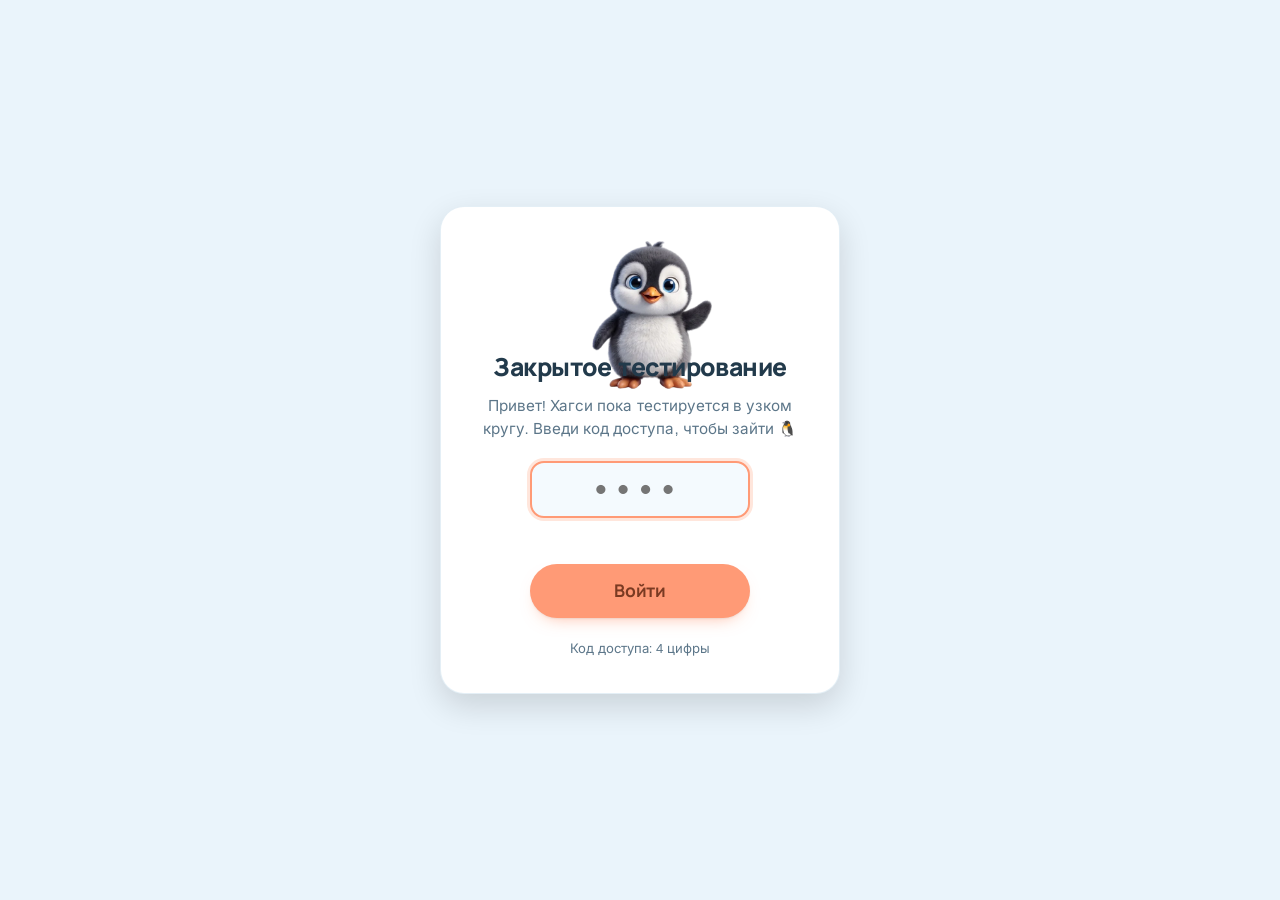
==== commit f892e56d: "Фикс дизайна и добавление пунктов СДВГ" ====
--- a/index.html
+++ b/index.html
@@ -127,7 +127,7 @@
   <p>«Хагси» — поддержка и инструменты, а не медицинская услуга. Здесь нет диагностики и лечения.
     При тяжёлом состоянии обратись к специалисту или по <a href="resources.html#crisis">контактам помощи</a>.</p>
   <p>Записи хранятся только в этом браузере, на этом устройстве.</p>
-  <p class="copy">© 2026 Хагси. Проект сделан людьми, которые сами через это проходили. Это поддержка, а не медицинская услуга.</p>
+  <p class="copy">© 2026 Хагси. Сделано людьми с заботой о людях.</p>
 </footer>
 
 </body>
--- a/assets/css/style.css
+++ b/assets/css/style.css
@@ -861,6 +861,8 @@
   line-height: 1.55;
   border-top: 1px solid color-mix(in srgb, var(--line) 60%, transparent);
 }
+/* Сноска тянется на всю ширину подвала: общий лимит 68ch рвёт строку посередине блока */
+footer.foot p { max-width: none; }
 
 /* Всплывающая похвала */
 .toast {
@@ -1315,3 +1317,279 @@
 .copy { font-size: .78rem; opacity: .7; margin-top: 14px; }
 
 .eyebrow .i { width: 1em; height: 1em; vertical-align: -.12em; margin-right: .3em; }
+
+/* ======================================================================
+   Очередь 3 — СДВГ: ящик мыслей, лесенка запуска, круг таймера,
+   полоса дня, силы на сегодня, напоминания.
+   Всё держится на токенах: в «Тихом режиме» радиусы меньше, теней нет,
+   анимации выключены — отдельных правил под него не требуется.
+   ====================================================================== */
+
+/* ---------- Ящик мыслей (на всех страницах) ---------- */
+.inbox-btn {
+  position: fixed;
+  right: 18px;
+  bottom: 22px;
+  z-index: 45;
+  display: flex;
+  align-items: center;
+  gap: 7px;
+  min-height: 48px;
+  padding: 11px 18px;
+  border: 1.5px solid var(--line);
+  border-radius: 999px;
+  background: var(--card);
+  color: var(--text);
+  font: inherit;
+  font-size: var(--fs-sm);
+  font-weight: 600;
+  box-shadow: var(--shadow-lift);
+  cursor: pointer;
+  transition: transform var(--speed), border-color var(--speed);
+}
+.inbox-btn:hover { border-color: var(--accent); transform: translateY(calc(-2px * var(--deco))); }
+.inbox-btn i { font-style: normal; }
+.inbox-n {
+  min-width: 21px;
+  padding: 0 5px;
+  border-radius: 999px;
+  background: var(--accent);
+  color: var(--accent-ink);
+  font-size: var(--fs-xs);
+  font-weight: 700;
+  line-height: 21px;
+  text-align: center;
+}
+.inbox-panel {
+  position: fixed;
+  right: 18px;
+  bottom: 80px;
+  z-index: 46;
+  width: min(340px, calc(100vw - 36px));
+  max-height: min(70vh, 560px);
+  overflow: auto;
+  padding: var(--sp-3);
+  background: var(--card);
+  border: 1.5px solid var(--line);
+  border-radius: var(--radius);
+  box-shadow: var(--shadow-lift);
+}
+.inbox-panel h3 { margin: 0 0 4px; }
+.inbox-panel textarea { width: 100%; margin-bottom: 10px; }
+.inbox-items { list-style: none; margin: 0; padding: 0; display: grid; gap: 6px; }
+.inbox-items li {
+  display: flex;
+  align-items: flex-start;
+  gap: 8px;
+  padding: 9px 10px;
+  background: var(--card-soft);
+  border-radius: var(--radius-xs);
+  font-size: var(--fs-sm);
+}
+.inbox-items li span { flex: 1; min-width: 0; overflow-wrap: anywhere; }
+
+@media (max-width: 680px) {
+  /* Над нижним меню, чтобы кнопка не села на «Рутину» */
+  .inbox-btn { bottom: calc(84px + env(safe-area-inset-bottom)); right: 14px; }
+  .inbox-panel { bottom: calc(142px + env(safe-area-inset-bottom)); right: 14px; }
+}
+@media print { .inbox-btn, .inbox-panel { display: none !important; } }
+
+/* ---------- Лесенка запуска ---------- */
+.ladder { display: grid; gap: 8px; margin: var(--sp-3) 0 0; }
+.rung {
+  display: flex;
+  align-items: center;
+  gap: 12px;
+  padding: 13px 14px;
+  border: 1.5px solid var(--line);
+  border-radius: var(--radius-sm);
+  background: var(--card-soft);
+  color: var(--text-soft);
+  font-size: var(--fs-sm);
+}
+.rung .num {
+  flex: none;
+  width: 28px;
+  height: 28px;
+  border-radius: 999px;
+  background: var(--card);
+  border: 1.5px solid var(--line);
+  font-weight: 700;
+  font-size: var(--fs-xs);
+  display: flex;
+  align-items: center;
+  justify-content: center;
+}
+.rung.on {
+  border-color: var(--accent);
+  background: var(--card);
+  color: var(--text);
+  box-shadow: var(--shadow);
+}
+.rung.on .num { background: var(--accent-soft); border-color: var(--accent); color: var(--accent-ink); }
+.rung.past { opacity: .6; }
+.rung .rtxt { flex: 1; min-width: 0; }
+.rung .rname { display: block; font-weight: 700; color: var(--text); }
+.rung.on .rtask { font-size: var(--fs-body); font-weight: 600; margin-top: 3px; }
+
+/* ---------- Круг таймера ---------- */
+.ring-wrap { position: relative; width: 196px; height: 196px; margin: var(--sp-3) auto var(--sp-2); }
+.ring-wrap svg { width: 100%; height: 100%; transform: rotate(-90deg); }
+.ring-bg { stroke: var(--line); }
+.ring-fg {
+  stroke: var(--accent);
+  stroke-linecap: round;
+  transition: stroke-dashoffset 1s linear;
+}
+.ring-wrap .inner {
+  position: absolute;
+  inset: 0;
+  display: flex;
+  flex-direction: column;
+  align-items: center;
+  justify-content: center;
+  gap: 2px;
+}
+/* Внутри кольца цифры мельче: в полный размер они упираются в обводку */
+.ring-wrap .clock { margin: 0; font-size: clamp(2.1rem, 1.7rem + 1.6vw, 2.6rem); }
+.ring-wrap .ring-mode { font-size: var(--fs-xs); color: var(--text-soft); text-transform: lowercase; }
+@media (prefers-reduced-motion: reduce) { .ring-fg { transition: none; } }
+[data-theme="quiet"] .ring-fg { transition: none; }
+
+/* ---------- Полоса дня ---------- */
+.daybar {
+  position: relative;
+  height: 78px;
+  margin: var(--sp-3) 0 var(--sp-2);
+  border: 1.5px solid var(--line);
+  border-radius: var(--radius-sm);
+  background: var(--card-soft);
+  overflow: hidden;
+}
+.daybar .past { position: absolute; left: 0; top: 0; bottom: 0; background: var(--line); opacity: .45; }
+.daybar .hour {
+  position: absolute;
+  top: 0;
+  bottom: 0;
+  border-left: 1px solid var(--line);
+  font-size: 10px;
+  color: var(--text-soft);
+  padding: 3px 0 0 3px;
+  pointer-events: none;
+}
+.daybar .now { position: absolute; top: 0; bottom: 0; width: 2px; background: var(--warn); }
+/* Подпись «сейчас» внизу, подписи часов наверху: иначе они налезают друг на друга */
+.daybar .now::after {
+  content: 'сейчас';
+  position: absolute;
+  bottom: 3px;
+  left: 3px;
+  padding: 0 3px;
+  border-radius: 4px;
+  background: var(--card);
+  font-size: 10px;
+  font-weight: 700;
+  color: var(--warn);
+  white-space: nowrap;
+}
+/* У правого края подпись уводим влево, чтобы не вылезала за полосу */
+.daybar .now.end::after { left: auto; right: 3px; }
+.daybar .slot {
+  position: absolute;
+  bottom: 22px;
+  transform: translateX(-50%);
+  display: flex;
+  flex-direction: column;
+  align-items: center;
+  gap: 2px;
+  max-width: 92px;
+}
+.daybar .slot b {
+  width: 11px;
+  height: 11px;
+  border-radius: 999px;
+  background: var(--accent);
+  border: 2px solid var(--card);
+}
+.daybar .slot.done b { background: var(--ok); }
+.daybar .slot span {
+  font-size: 10px;
+  line-height: 1.15;
+  color: var(--text-soft);
+  text-align: center;
+  overflow: hidden;
+  text-overflow: ellipsis;
+  white-space: nowrap;
+  max-width: 92px;
+}
+
+/* ---------- Силы на сегодня ---------- */
+.energy { display: flex; gap: 8px; flex-wrap: wrap; margin-top: var(--sp-2); }
+.energy button {
+  flex: 1 1 110px;
+  min-height: 44px;
+  padding: 10px 12px;
+  border: 1.5px solid var(--line);
+  border-radius: var(--radius-sm);
+  background: var(--card);
+  color: var(--text-soft);
+  font: inherit;
+  font-size: var(--fs-sm);
+  font-weight: 600;
+  cursor: pointer;
+  transition: border-color var(--speed), background var(--speed), color var(--speed);
+}
+.energy button:hover { border-color: var(--accent); }
+.energy button[aria-pressed="true"] {
+  border-color: var(--accent);
+  background: var(--accent-soft);
+  color: var(--accent-ink);
+}
+
+/* ---------- Оценка времени ---------- */
+.esti {
+  margin-top: 10px;
+  padding: 12px 13px;
+  border: 1.5px dashed var(--line);
+  border-radius: var(--radius-sm);
+  background: var(--card-soft);
+  font-size: var(--fs-sm);
+}
+.esti .chips { display: flex; flex-wrap: wrap; gap: 6px; margin-top: 8px; }
+.esti .chips button {
+  min-height: 38px;
+  padding: 7px 13px;
+  border: 1.5px solid var(--line);
+  border-radius: 999px;
+  background: var(--card);
+  color: var(--text);
+  font: inherit;
+  font-size: var(--fs-sm);
+  cursor: pointer;
+}
+.esti .chips button:hover { border-color: var(--accent); }
+.bias {
+  display: flex;
+  align-items: baseline;
+  gap: 8px;
+  margin-top: var(--sp-2);
+  font-size: var(--fs-sm);
+  color: var(--text-soft);
+}
+.bias b { font-family: var(--font-head); font-size: 1.5rem; color: var(--accent-ink); }
+
+/* ---------- Напоминания ---------- */
+.rem-list { list-style: none; margin: var(--sp-2) 0 0; padding: 0; display: grid; gap: 8px; }
+.rem-list li {
+  display: flex;
+  align-items: center;
+  gap: 12px;
+  padding: 11px 13px;
+  border: 1.5px solid var(--line);
+  border-radius: var(--radius-sm);
+  background: var(--card-soft);
+}
+.rem-list .rt { font-family: var(--font-head); font-weight: 700; font-size: 1.05rem; }
+.rem-list .rx { flex: 1; min-width: 0; font-size: var(--fs-sm); overflow-wrap: anywhere; }
+.rem-list li.off { opacity: .55; }
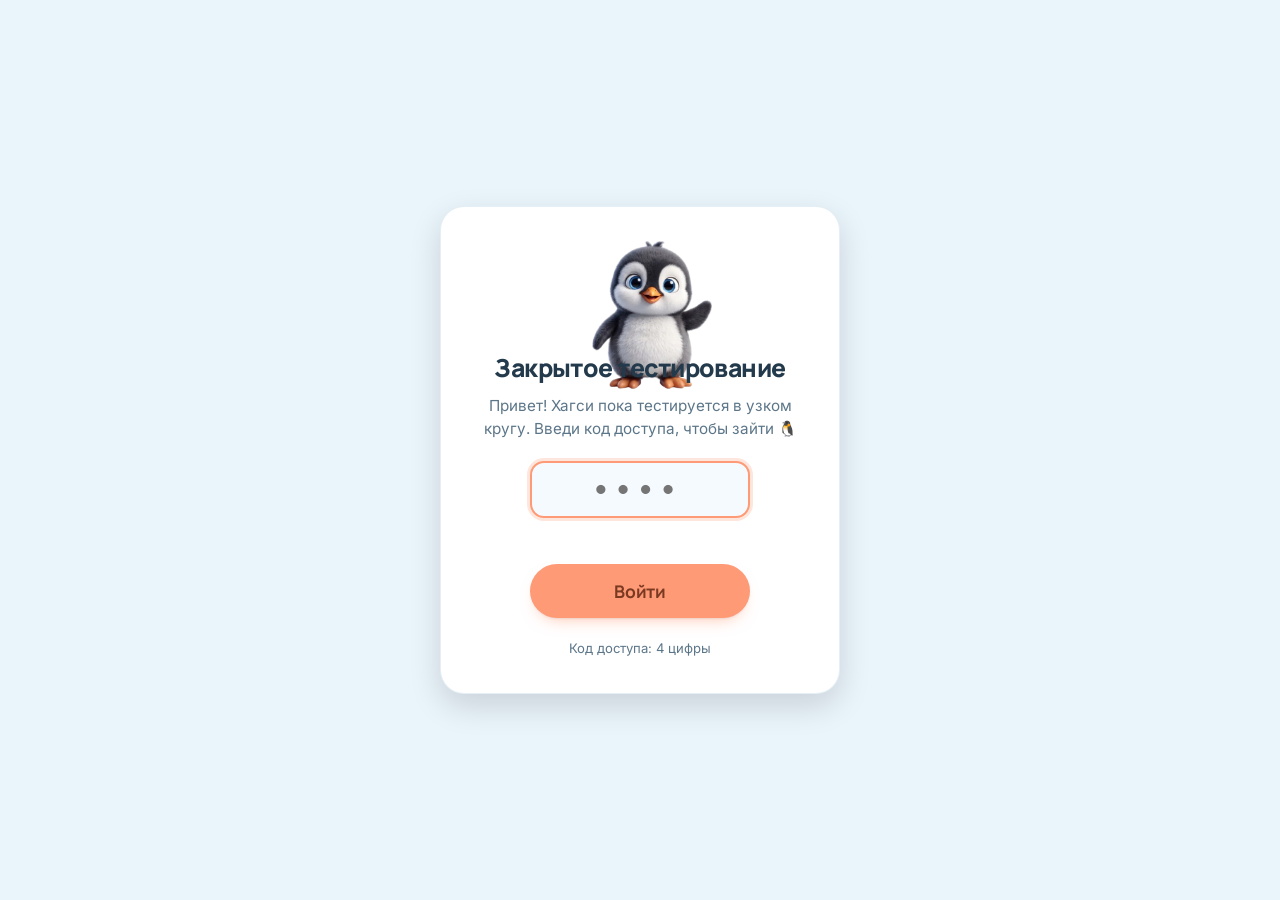
==== commit 03a4a9e0: "фиксы" ====
--- a/index.html
+++ b/index.html
@@ -23,15 +23,15 @@
     Хагси
   </a>
   <nav class="nav" aria-label="Разделы">
-    <a href="index.html" data-nav="main" aria-current="page"><span data-icon="home"></span><i>Главная</i></a>
     <a href="panic/index.html" data-nav="main"><span data-icon="buoy"></span><i>Аптечка</i></a>
-    <a href="tracker.html" data-nav="main"><span data-icon="notebook"></span><i>Таблицы</i></a>
-    <a href="routine.html" data-nav="main"><span data-icon="zap"></span><i>Рутина</i></a>
+    <a href="routine.html" data-nav="main"><span data-icon="zap"></span><i>Разгон</i></a>
+    <a href="tracker.html" data-nav="main"><span data-icon="notebook"></span><i>Дневник</i></a>
+    <a href="sensory.html" data-nav="main"><span data-icon="headphones"></span><i>Тишина</i></a>
     <div class="nav-extra">
       <a href="quiz.html"><span data-icon="compass"></span><i>Анкета</i></a>
       <a href="resources.html"><span data-icon="users"></span><i>Помощь</i></a>
       <a href="close.html"><span data-icon="heart"></span><i>Близким</i></a>
-      <a href="themes.html"><span data-icon="palette"></span><i>Темы</i></a>
+      <a href="themes.html"><span data-icon="gear"></span><i>Настройки</i></a>
     </div>
     <button type="button" class="nav-more" aria-expanded="false" aria-label="Ещё разделы"><span data-icon="grid"></span><i>Ещё</i></button>
   </nav>
@@ -53,33 +53,51 @@
     </div>
   </section>
 
+  <a class="sos" href="panic/list.html?state=panic"><b>Тебе плохо?</b>
+    <span>Жми сюда — поможем прямо сейчас</span></a>
+
   <div class="note crisis">
     <p><strong>Если тяжело прямо сейчас</strong> — позвони: <strong>112</strong> (экстренные службы) или
       <strong>8 800 2000 122</strong> (бесплатно, круглосуточно, анонимно).
       <a href="resources.html#crisis">Другие контакты помощи</a>. Повод не нужно «заслуживать».</p>
   </div>
 
-  <h2><span class="eyebrow">С чего начать</span>Что здесь есть</h2>
+  <h2><span class="eyebrow">С чего начать</span>Четыре раздела</h2>
+  <p class="muted">Разделы названы не по диагнозам, а по состоянию: заходить можно
+    по тому, как тебе сейчас, а не по справке от врача.</p>
+  <div class="grid g2">
+    <a class="tile" href="panic/index.html">
+      <span class="ico" data-icon="buoy" aria-hidden="true"></span>
+      <strong>Аптечка</strong>
+      <span class="d">Накрыло прямо сейчас: паника, тревога, не хватает воздуха.
+        26 способов по шагам, каждый начинается в одно касание.</span>
+    </a>
+    <a class="tile" href="routine.html">
+      <span class="ico" data-icon="zap" aria-hidden="true"></span>
+      <strong>Разгон</strong>
+      <span class="d">Не получается начать, время утекает, день рассыпается.
+        Лесенка запуска, таймер, полоса дня, ящик мыслей. Часто это про СДВГ.</span>
+    </a>
+    <a class="tile" href="tracker.html">
+      <span class="ico" data-icon="notebook" aria-hidden="true"></span>
+      <strong>Дневник</strong>
+      <span class="d">Та самая таблица, которую просят вести психологи, и любые свои:
+        сон, привычки, триггеры. Можно выгрузить и принести на сессию.</span>
+    </a>
+    <a class="tile" href="sensory.html">
+      <span class="ico" data-icon="headphones" aria-hidden="true"></span>
+      <strong>Тишина</strong>
+      <span class="d">Вокруг слишком: звуки, свет, люди. Тихий режим без анимаций
+        и план на перегрузку по одному шагу.</span>
+    </a>
+  </div>
+
+  <h2><span class="eyebrow">Если нужно другое</span>Остальное</h2>
   <div class="grid">
     <a class="tile" href="quiz.html">
       <span class="ico" data-icon="compass" aria-hidden="true"></span>
       <strong>Анкета по шагам</strong>
       <span class="d">16 простых вопросов → направления, на которые стоит обратить внимание, и инструменты под каждое.</span>
-    </a>
-    <a class="tile" href="tracker.html">
-      <span class="ico" data-icon="notebook" aria-hidden="true"></span>
-      <strong>Дневник чувств и свои таблицы</strong>
-      <span class="d">Та самая таблица, которую просят вести психологи. Плюс любые свои: сон, привычки, триггеры. Можно выгрузить и принести на сессию.</span>
-    </a>
-    <a class="tile" href="routine.html">
-      <span class="ico" data-icon="zap" aria-hidden="true"></span>
-      <strong>Рутина дня и таймер</strong>
-      <span class="d">Для тех, кому тяжело начинать: дробление задачи до шага на две минуты, чеклист дня, таймер фокуса.</span>
-    </a>
-    <a class="tile" href="panic/index.html">
-      <span class="ico" data-icon="buoy" aria-hidden="true"></span>
-      <strong>Аптечка: паника и тревога</strong>
-      <span class="d">Скорая помощь в острый момент: 26 способов по шагам. Холод, движение, слова, которые помогают.</span>
     </a>
     <a class="tile" href="close.html">
       <span class="ico" data-icon="heart" aria-hidden="true"></span>
@@ -111,7 +129,7 @@
     </div>
     <div class="card">
       <h3><span data-icon="palette"></span>Выбери, как будет выглядеть</h3>
-      <p class="muted">Пять оформлений и 13 узоров на фон во вкладке «Темы»: Лёд, Какао, Сакура, Ночь и Тихий режим.
+      <p class="muted">Пять оформлений и 14 узоров на фон в «Настройках»: Лёд, Какао, Сакура, Ночь и Тихий режим.
         Тихий режим убирает анимации и лишний декор: он для сенсорной чувствительности, мигрени и усталых глаз.</p>
     </div>
     <div class="card">
--- a/assets/css/style.css
+++ b/assets/css/style.css
@@ -293,10 +293,12 @@
   text-decoration: none;
   color: var(--text);
   margin-right: auto;
-  font-size: 1.12rem;
-}
-.brand svg { width: 36px; height: 36px; flex: none; }
-.brand-mark { width: 34px; height: auto; flex: none; }
+  /* Крупнее обычного: это и название, и главная кнопка «домой» */
+  font-size: 1.42rem;
+}
+.brand svg { width: 42px; height: 42px; flex: none; }
+.brand-mark { width: 42px; height: auto; flex: none; }
+.brand:hover { color: var(--accent-ink); }
 
 .nav { display: flex; gap: 4px; flex-wrap: wrap; }
 .nav a {
@@ -335,7 +337,12 @@
 }
 h1 .i, h2 .i, h3 .i { color: var(--accent); margin-right: .34em; }
 .btn .i { width: 1.1em; height: 1.1em; vertical-align: -.16em; }
-[data-icon] { display: inline-flex; }
+/* Обёртка <span data-icon> — inline-flex, а у него базовая линия идёт по нижнему
+   краю, а не по тексту: из-за этого иконка в заголовках и кнопках висела выше строки.
+   Сдвиг вешаем на саму обёртку, внутри он не работает — flex игнорирует vertical-align. */
+[data-icon] { display: inline-flex; align-items: center; vertical-align: -.19em; }
+[data-icon] .i { vertical-align: 0; }
+.btn [data-icon] { vertical-align: -.16em; }
 
 /* ---------- Карточки ---------- */
 .card {
@@ -893,7 +900,7 @@
    Это правило только для большого экрана: в нижней панели телефона активная
    вкладка должна оставаться на месте, иначе меню прыгает. */
 @media (min-width: 681px) {
-  .nav a[aria-current="page"] { display: none; }
+  /* Свой пункт меню остаётся на месте: исчезающая кнопка сбивает с толку */
 }
 
 /* Кнопка «Ещё» нужна только на телефоне; на большом экране все пункты в строке */
@@ -1149,6 +1156,44 @@
 .sos span { font-size: var(--fs-sm); opacity: .85; }
 [data-theme="quiet"] .sos { background: var(--accent); }
 
+/* Точка-сердцебиение перед надписью.
+   Ритм нарочно медленный: два мягких удара и долгая пауза, примерно как спокойный
+   пульс в покое. Если человек завис на этой кнопке в панике, ему есть за что
+   зацепиться дыханием. Ничего не мигает резко и не меняет цвет.
+   В «Тихом режиме» и при prefers-reduced-motion анимации нет совсем. */
+.sos b::before {
+  content: '';
+  display: inline-block;
+  width: .52em;
+  height: .52em;
+  margin-right: .45em;
+  vertical-align: .04em;
+  border-radius: 50%;
+  background: var(--accent-ink);
+  opacity: .9;
+  animation: sos-beat 4.5s ease-in-out infinite;
+}
+.sos { animation: sos-breathe 4.5s ease-in-out infinite; }
+
+@keyframes sos-beat {
+  0%   { transform: scale(1);    opacity: .75; }
+  7%   { transform: scale(1.32); opacity: 1; }
+  15%  { transform: scale(1);    opacity: .85; }
+  23%  { transform: scale(1.2);  opacity: .95; }
+  33%  { transform: scale(1);    opacity: .75; }
+  100% { transform: scale(1);    opacity: .75; }
+}
+@keyframes sos-breathe {
+  0%, 100% { box-shadow: var(--shadow-lift); }
+  18%      { box-shadow: var(--shadow-lift), 0 0 0 7px color-mix(in srgb, var(--accent) 20%, transparent); }
+  45%      { box-shadow: var(--shadow-lift); }
+}
+@media (prefers-reduced-motion: reduce) {
+  .sos, .sos b::before { animation: none; }
+}
+[data-theme="quiet"] .sos,
+[data-theme="quiet"] .sos b::before { animation: none; }
+
 /* Карточка упражнения в списке */
 .ex-list { display: grid; gap: 10px; }
 .ex-row {
@@ -1389,9 +1434,20 @@
 .inbox-items li span { flex: 1; min-width: 0; overflow-wrap: anywhere; }
 
 @media (max-width: 680px) {
-  /* Над нижним меню, чтобы кнопка не села на «Рутину» */
-  .inbox-btn { bottom: calc(84px + env(safe-area-inset-bottom)); right: 14px; }
-  .inbox-panel { bottom: calc(142px + env(safe-area-inset-bottom)); right: 14px; }
+  /* Над нижним меню, чтобы кнопка не села на меню.
+     Подпись прячем: с ней кнопка налезала на текст страницы. Имя остаётся
+     в aria-label, так что для скринридера ничего не теряется. */
+  .inbox-btn {
+    bottom: calc(84px + env(safe-area-inset-bottom));
+    right: 14px;
+    width: 56px;
+    height: 56px;
+    padding: 0;
+    justify-content: center;
+  }
+  .inbox-btn i { display: none; }
+  .inbox-n { position: absolute; top: -4px; right: -2px; }
+  .inbox-panel { bottom: calc(150px + env(safe-area-inset-bottom)); right: 14px; }
 }
 @media print { .inbox-btn, .inbox-panel { display: none !important; } }
 
@@ -1593,3 +1649,146 @@
 .rem-list .rt { font-family: var(--font-head); font-weight: 700; font-size: 1.05rem; }
 .rem-list .rx { flex: 1; min-width: 0; font-size: var(--fs-sm); overflow-wrap: anywhere; }
 .rem-list li.off { opacity: .55; }
+
+/* ---------- Свой выбор времени (вместо системного input type="time") ---------- */
+.timefield { display: flex; align-items: center; gap: 12px; flex-wrap: wrap; }
+.tf-box {
+  display: flex;
+  align-items: center;
+  gap: 4px;
+  padding: 8px 14px;
+  border: 1.5px solid var(--line);
+  border-radius: var(--radius-sm);
+  background: var(--card);
+}
+.tf-unit { display: flex; flex-direction: column; align-items: center; gap: 2px; }
+.tf-btn {
+  width: 44px;
+  height: 30px;
+  border: 0;
+  border-radius: var(--radius-xs);
+  background: none;
+  color: var(--text-soft);
+  display: flex;
+  align-items: center;
+  justify-content: center;
+  cursor: pointer;
+  transition: background var(--speed), color var(--speed);
+}
+.tf-btn:hover { background: var(--accent-soft); color: var(--accent-ink); }
+.tf-btn .i { width: 18px; height: 18px; vertical-align: 0; }
+.tf-val {
+  min-width: 2.2ch;
+  text-align: center;
+  font-family: var(--font-head);
+  font-size: 1.65rem;
+  font-weight: 800;
+  letter-spacing: -.02em;
+  font-variant-numeric: tabular-nums;
+}
+.tf-sep {
+  font-family: var(--font-head);
+  font-size: 1.5rem;
+  font-weight: 800;
+  color: var(--text-soft);
+  padding: 0 2px;
+}
+.timefield[data-empty="true"] .tf-val { color: var(--text-soft); }
+
+/* ---------- План на перегрузку (раздел «Тишина») ----------
+   Крупно и в один экран: читать длинный текст при перегрузке невозможно. */
+.plan { margin: var(--sp-3) 0; }
+.plan-n { font-size: var(--fs-xs); color: var(--text-soft); margin: 0 0 6px; letter-spacing: .04em; text-transform: uppercase; }
+.plan-t { font-size: var(--fs-h2); margin: 0 0 8px; }
+.plan-d { font-size: 1.1rem; line-height: 1.5; margin: 0; max-width: 42ch; }
+
+/* Четыре раздела на главной: сетка 2×2 читается как «четыре двери»,
+   а автоподбор колонок ставил три в ряд и одну сиротой на второй строке. */
+.grid.g2 { grid-template-columns: 1fr; }
+@media (min-width: 700px) { .grid.g2 { grid-template-columns: repeat(2, 1fr); } }
+
+/* ---------- Крестик в ящике мыслей ---------- */
+.inbox-x {
+  position: absolute;
+  top: 10px;
+  right: 10px;
+  width: 36px;
+  height: 36px;
+  border: 0;
+  border-radius: 50%;
+  background: none;
+  color: var(--text-soft);
+  display: flex;
+  align-items: center;
+  justify-content: center;
+  cursor: pointer;
+  transition: background var(--speed), color var(--speed);
+}
+.inbox-x:hover { background: var(--card-soft); color: var(--text); }
+.inbox-panel h3 { padding-right: 38px; }
+
+/* ---------- Ближайшее напоминание над кнопкой «Мысль» ---------- */
+.rem-chip {
+  position: fixed;
+  right: 18px;
+  bottom: 82px;
+  z-index: 44;
+  display: flex;
+  align-items: center;
+  gap: 8px;
+  max-width: min(300px, calc(100vw - 36px));
+  padding: 9px 14px;
+  border: 1.5px solid var(--line);
+  border-radius: 999px;
+  background: var(--card);
+  color: var(--text);
+  font-size: var(--fs-sm);
+  text-decoration: none;
+  box-shadow: var(--shadow);
+}
+.rem-chip:hover { border-color: var(--accent); }
+.rem-chip .i { color: var(--accent); }
+.rem-chip b { font-family: var(--font-head); }
+.rem-chip span { overflow: hidden; text-overflow: ellipsis; white-space: nowrap; }
+
+@media (max-width: 680px) {
+  .rem-chip { right: 14px; bottom: calc(146px + env(safe-area-inset-bottom)); }
+}
+@media print { .rem-chip { display: none !important; } }
+
+/* ---------- Подменю раздела ----------
+   Внутренние входы раздела живут отдельной строкой под общим меню: так верхнее
+   меню одинаковое на всех страницах, а свои вкладки у раздела всё равно есть. */
+.subnav {
+  max-width: 880px;
+  margin: 0 auto;
+  padding: 16px 20px 0;
+  display: flex;
+  gap: 8px;
+  flex-wrap: wrap;
+}
+.subnav a {
+  display: inline-flex;
+  align-items: center;
+  gap: 7px;
+  min-height: 44px;
+  padding: 9px 16px;
+  border: 1.5px solid var(--line);
+  border-radius: 999px;
+  background: var(--card);
+  color: var(--text-soft);
+  text-decoration: none;
+  font-size: var(--fs-sm);
+  font-weight: 600;
+  transition: border-color var(--speed), background var(--speed), color var(--speed);
+}
+.subnav a:hover { border-color: var(--accent); color: var(--text); }
+.subnav a[aria-current="page"] {
+  background: var(--accent-soft);
+  border-color: var(--accent);
+  color: var(--accent-ink);
+}
+.subnav .i { color: currentColor; }
+@media (max-width: 980px) { .subnav { max-width: 100%; } }
+@media (max-width: 680px) { .subnav { padding: 12px 16px 0; } }
+@media print { .subnav { display: none !important; } }
